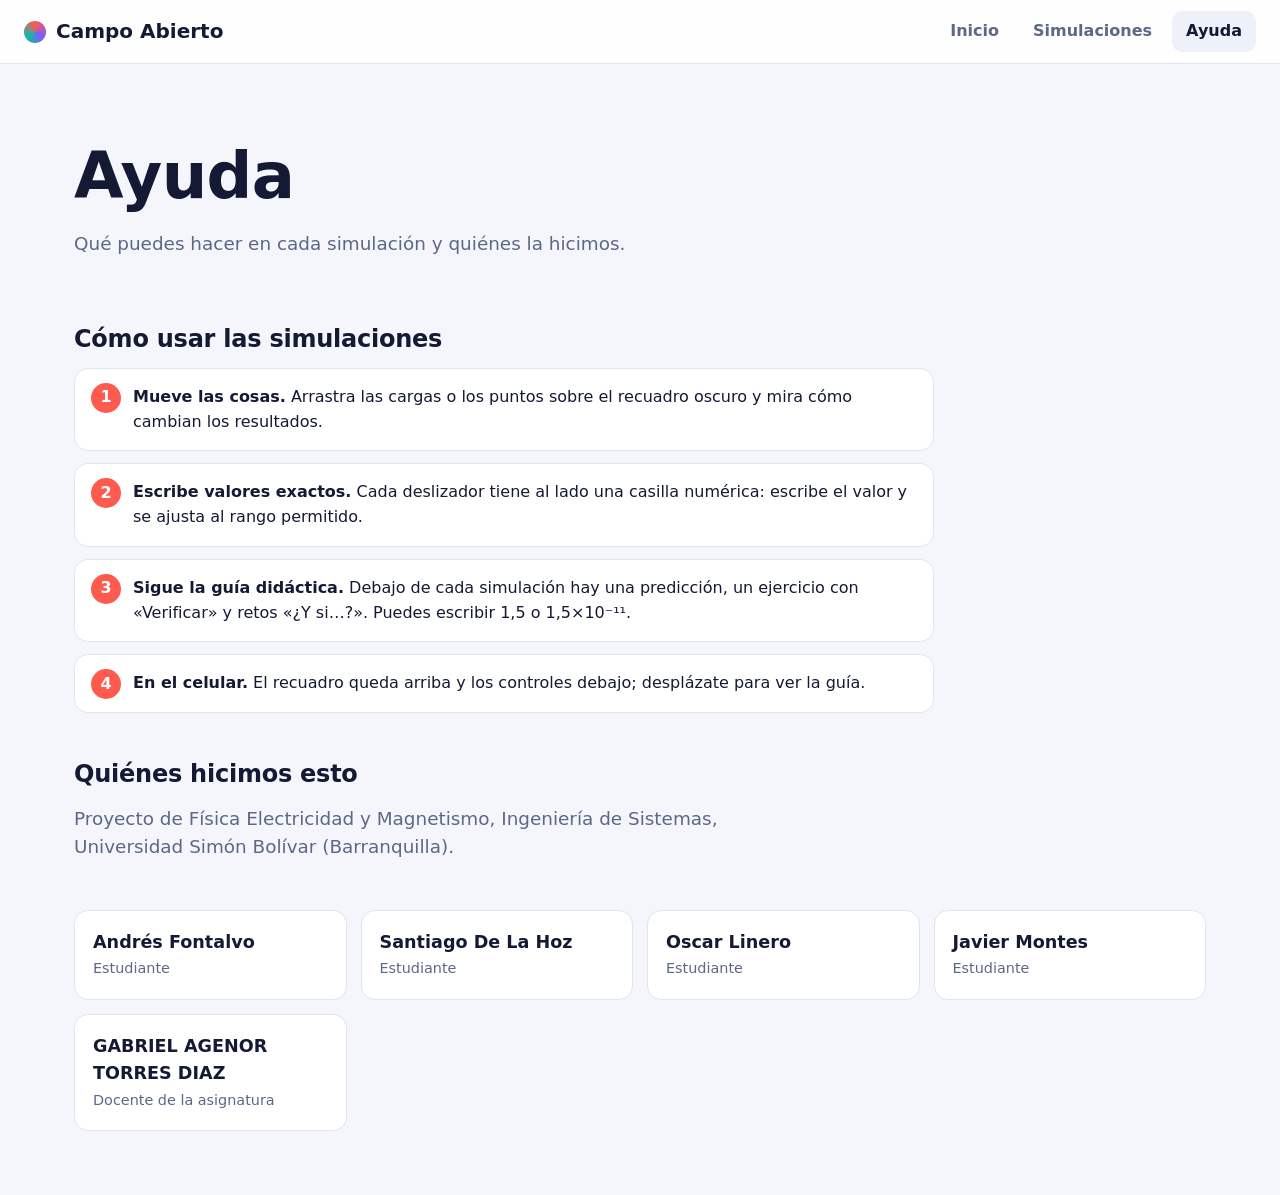
==== ayuda.html @ 7a7938d0 "v1" ====
<!doctype html>
<html lang="es">
<head>
  <meta charset="utf-8">
  <meta name="viewport" content="width=device-width, initial-scale=1">
  <title>Ayuda · Campo Abierto</title>
  
  <link rel="stylesheet" href="css/base.css">
  <link rel="stylesheet" href="css/navbar.css">
  <link rel="stylesheet" href="css/pages.css">
</head>
<body data-root="./" data-page="ayuda">
  <main class="container">
    <section class="hero">
      <h1>Ayuda</h1>
      <p>Qué puedes hacer en cada simulación y quiénes la hicimos.</p>
    </section>
    <section class="how" aria-labelledby="uso-h">
      <h2 id="uso-h">Cómo usar las simulaciones</h2>
      <ol>
        <li><b>Mueve las cosas.</b> Arrastra las cargas o los puntos sobre el recuadro oscuro y mira cómo cambian los resultados.</li>
        <li><b>Escribe valores exactos.</b> Cada deslizador tiene al lado una casilla numérica: escribe el valor y se ajusta al rango permitido.</li>
        <li><b>Sigue la guía didáctica.</b> Debajo de cada simulación hay una predicción, un ejercicio con «Verificar» y retos «¿Y si…?». Puedes escribir 1,5 o 1,5×10⁻¹¹.</li>
        <li><b>En el celular.</b> El recuadro queda arriba y los controles debajo; desplázate para ver la guía.</li>
      </ol>
    </section>
    <section class="hero">
      <h2>Quiénes hicimos esto</h2>
      <p>Proyecto de Física Electricidad y Magnetismo, Ingeniería de Sistemas, Universidad Simón Bolívar (Barranquilla).</p>
    </section>
    <div class="help-grid">
      <div class="person"><b>Andrés Fontalvo</b><span>Estudiante</span></div>
      <div class="person"><b>Santiago De La Hoz</b><span>Estudiante</span></div>
      <div class="person"><b>Oscar Linero</b><span>Estudiante</span></div>
      <div class="person"><b>Javier Montes</b><span>Estudiante</span></div>
      <div class="person"><b>GABRIEL AGENOR TORRES DIAZ</b><span>Docente de la asignatura</span></div>
    </div>
  </main>
  <script src="js/data/sims.js"></script>
  <script src="js/components/navbar.js"></script>
  <script src="js/main.js"></script>
</body>
</html>
---- css/base.css ----
:root{
  --bg:#f4f6fb; --ink:#141a33; --muted:#5d6788; --line:#dfe4f1; --panel:#ffffff;
  --stage:#0e1226;
  --u1:#ff5a4e; --u2:#14b8a6; --u3:#7c5cff;
  --pos:#ff5a4e; --neg:#38bdf8;
  --accent:var(--u1);
  --nav-h:64px;
  --font-display:"Segoe UI",system-ui,sans-serif;
  --font-body:"Segoe UI",system-ui,sans-serif;
}
[data-unit="1"]{--accent:var(--u1)}
[data-unit="2"]{--accent:var(--u2)}
[data-unit="3"]{--accent:var(--u3)}

*{box-sizing:border-box;margin:0;padding:0}
html{scroll-behavior:smooth}
body{font-family:var(--font-body);background:var(--bg);color:var(--ink);line-height:1.55;min-height:100vh}
h1,h2,h3{font-family:var(--font-display);line-height:1.15;letter-spacing:-.01em}
a{color:inherit;text-decoration:none}
button{font:inherit;cursor:pointer}
:focus-visible{outline:3px solid var(--accent);outline-offset:2px;border-radius:6px}
.container{max-width:1180px;margin:0 auto;padding:28px 24px 64px}
.chip{display:inline-flex;align-items:center;gap:6px;font-size:.85rem;font-weight:600;
  color:var(--accent);background:color-mix(in srgb,var(--accent) 12%,white);padding:4px 12px;border-radius:999px}
@media (prefers-reduced-motion:reduce){*{animation:none!important;transition:none!important}}
---- css/navbar.css ----
.nav{position:sticky;top:0;z-index:50;height:var(--nav-h);background:rgba(255,255,255,.9);
  backdrop-filter:blur(10px);border-bottom:1px solid var(--line);display:flex;align-items:center;
  justify-content:space-between;padding:0 24px}
.brand{font-family:var(--font-display);font-weight:800;font-size:1.25rem;display:flex;align-items:center;gap:10px}
.brand-mark{width:22px;height:22px;border-radius:50%;
  background:conic-gradient(var(--u1),var(--u3),var(--u2),var(--u1))}
.nav-links{display:flex;align-items:center;gap:6px}
.nav-link,.dd-btn{background:none;border:0;padding:8px 14px;border-radius:10px;font-weight:600;color:var(--muted)}
.nav-link:hover,.dd-btn:hover,.nav-link.active,.dd-btn.active{color:var(--ink);background:#eef1fa}
.dropdown{position:relative}
.dd-menu{position:absolute;right:0;top:calc(100% + 8px);width:min(620px,92vw);background:#fff;
  border:1px solid var(--line);border-radius:16px;padding:18px;display:none;
  grid-template-columns:repeat(3,1fr);gap:18px;box-shadow:0 20px 50px rgba(20,26,51,.14)}
.dropdown.open .dd-menu{display:grid}
.dd-group h4{font-size:.85rem;color:var(--muted);margin-bottom:8px;display:flex;align-items:center;gap:8px}
.dot{width:10px;height:10px;border-radius:50%;background:var(--c)}
.dd-item{display:block;padding:7px 10px;border-radius:8px;font-size:.95rem;font-weight:500}
a.dd-item:hover{background:color-mix(in srgb,var(--c) 12%,white)}
.dd-item.soon{color:#a2aac6;cursor:default}
.dd-item small{font-size:.75rem;margin-left:6px;color:#a2aac6}
@media (max-width:720px){
  .dd-menu{grid-template-columns:1fr;right:-60px;max-height:70vh;overflow:auto}
  .brand span.name{display:none}
}
---- css/pages.css ----
/* ---------- Inicio ---------- */
.hero{padding:48px 0 32px;max-width:760px}
.hero h1{font-size:clamp(2.4rem,6vw,4rem);font-weight:800}
.hero p{color:var(--muted);font-size:1.15rem;margin-top:16px;max-width:56ch}
.unit-block{margin-top:40px}
.unit-block h2{font-size:1.4rem;display:flex;align-items:center;gap:10px;margin-bottom:14px}
.sim-grid{display:grid;grid-template-columns:repeat(auto-fill,minmax(230px,1fr));gap:14px}
.sim-card{background:var(--panel);border:1px solid var(--line);border-radius:14px;padding:18px;
  border-top:4px solid var(--c);display:flex;flex-direction:column;gap:6px;transition:transform .15s}
a.sim-card:hover{transform:translateY(-3px)}
.sim-card .ico{font-size:1.6rem}
.sim-card h3{font-size:1.05rem}
.sim-card p{font-size:.9rem;color:var(--muted)}
.sim-card.soon{opacity:.55}

/* ---------- Páginas de simulación ---------- */
.sim-head{margin:8px 0 22px}
.sim-head h1{font-size:clamp(1.8rem,4vw,2.6rem);margin:10px 0 6px}
.sim-head p{color:var(--muted);max-width:60ch}
.sim-layout{display:grid;grid-template-columns:minmax(0,1fr) 340px;gap:20px;align-items:start}
.stage{background:var(--stage);border-radius:20px;overflow:hidden;
  box-shadow:0 24px 60px rgba(14,18,38,.28)}
.stage canvas{display:block;width:100%;height:520px;touch-action:none;cursor:default}
.panel{background:var(--panel);border:1px solid var(--line);border-radius:16px;padding:20px;
  display:flex;flex-direction:column;gap:18px}
.panel h3{font-size:1.05rem;margin-bottom:8px}
.ctrl{display:grid;gap:6px;margin-bottom:10px}
.ctrl label{display:flex;justify-content:space-between;font-weight:600;font-size:.95rem}
.ctrl output{font-variant-numeric:tabular-nums;color:var(--accent)}
input[type=range]{width:100%;accent-color:var(--accent)}
.readout{display:grid;grid-template-columns:1fr 1fr;gap:10px}
.stat{background:#f4f6fb;border-radius:12px;padding:10px 12px}
.stat span{display:block;font-size:.8rem;color:var(--muted)}
.stat b{font-family:var(--font-display);font-size:1.3rem}
.formula{background:#f4f6fb;border-radius:12px;padding:12px;font-size:.95rem;overflow-x:auto}
.formula code{font-family:ui-monospace,Consolas,monospace;font-size:.9rem}
.btn{background:var(--accent);color:#fff;border:0;border-radius:10px;padding:10px 14px;font-weight:600}
.btn.ghost{background:color-mix(in srgb,var(--accent) 12%,white);color:var(--accent)}
.hint{font-size:.9rem;color:var(--muted)}
@media (max-width:900px){.sim-layout{grid-template-columns:1fr}.stage canvas{height:400px}}

/* ---------- Ayuda ---------- */
.help-grid{display:grid;grid-template-columns:repeat(auto-fill,minmax(240px,1fr));gap:14px;margin-top:16px}
.person{background:var(--panel);border:1px solid var(--line);border-radius:14px;padding:18px}
.person b{font-family:var(--font-display);font-size:1.1rem;display:block}
.person span{color:var(--muted);font-size:.9rem}

/* ---------- Tablas del panel (circuitos) ---------- */
.tbl{width:100%;border-collapse:collapse;font-size:.85rem;font-variant-numeric:tabular-nums}
.tbl th{color:var(--muted);font-weight:500;text-align:right;padding:2px 4px}
.tbl td{text-align:right;padding:4px;border-top:1px solid var(--line)}
.tbl td:first-child,.tbl th:first-child{text-align:left;font-weight:700}
.seg{display:flex;gap:8px;flex-wrap:wrap}

/* ---------- Modo práctica ---------- */
.ans{display:grid;grid-template-columns:auto 1fr auto 1.2em;gap:8px;align-items:center;margin:8px 0 12px}
.ans b{font-family:var(--font-display)}
.ans input{width:100%;padding:7px 10px;border:1px solid var(--line);border-radius:8px;font:inherit;background:#fff;color:var(--ink)}
.ans span{color:var(--muted);font-size:.9rem}
.ans .st{font-weight:700;color:var(--accent)}
.chk{display:flex;gap:8px;align-items:center;font-size:.95rem;margin-bottom:6px}
details summary{cursor:pointer;font-weight:600;margin-bottom:8px}

/* ---------- Selector de material ---------- */
select{width:100%;padding:9px 10px;border:1px solid var(--line);border-radius:10px;font:inherit;background:#fff;color:var(--ink)}
.warn{background:color-mix(in srgb,var(--u1) 12%,white);color:#9a2f24;border-radius:10px;padding:10px 12px;font-size:.9rem}

/* ---------- Contenedores que se muestran/ocultan (pestañas) ---------- */
.stack{display:flex;flex-direction:column;gap:18px}
.stack[hidden]{display:none}

/* ---------- Columna izquierda: canvas + tarjeta debajo ---------- */
.sim-main{display:flex;flex-direction:column;gap:20px;min-width:0}
.panel.release{display:grid;grid-template-columns:1fr auto;gap:10px 24px;align-items:center}
.panel.release h3{grid-column:1/-1;margin:0}
.release .row3{display:grid;grid-template-columns:repeat(3,minmax(96px,1fr));gap:10px}
@media (max-width:900px){.panel.release{grid-template-columns:1fr}}

/* ---- entradas numéricas junto a los deslizadores ---- */
.rowin{display:flex;align-items:center;gap:10px}
.rowin input[type=range]{flex:1;min-width:0}
.num{width:78px;padding:6px 8px;border:1px solid var(--line);border-radius:8px;font:inherit;font-variant-numeric:tabular-nums;background:#fff;color:var(--ink)}

/* ---- guía didáctica ---- */
.didactic{margin-top:28px;display:grid;gap:16px;max-width:860px}
.dz-idea{font-size:1.15rem;line-height:1.5;padding:16px 20px;border-left:5px solid var(--accent);background:color-mix(in srgb,var(--accent) 8%,white);border-radius:0 12px 12px 0}
.dz-block{background:var(--panel);border:1px solid var(--line);border-radius:16px;padding:20px}
.dz-block h2{font-size:1.15rem;margin-bottom:10px}
.dz-list{padding-left:20px;display:grid;gap:6px}
.dz-opts{display:flex;flex-wrap:wrap;gap:8px;margin:10px 0}
.dz-opts .btn.good{background:#16a34a;color:#fff}
.dz-opts .btn.bad{background:#dc2626;color:#fff}
.dz-out{margin-top:8px;font-size:.95rem}
.dz-out:empty{display:none}
.dz-step{margin-bottom:14px}
.dz-step label{display:block;font-weight:600;margin-bottom:6px}
.dz-line{display:flex;align-items:center;gap:10px;flex-wrap:wrap}
.dz-line input{width:140px;padding:8px 10px;border:1px solid var(--line);border-radius:8px;font:inherit}
.dz-unit{color:var(--muted);min-width:34px}
.dz-gloss{display:grid;grid-template-columns:auto 1fr;gap:6px 16px}
.dz-gloss dt{font-weight:700;color:var(--accent)}
@media (max-width:560px){.dz-gloss{grid-template-columns:1fr}.num{width:70px}}

/* ---- Inicio ---- */
.home-hero{display:grid;grid-template-columns:minmax(0,1fr) minmax(0,1.05fr);gap:36px;align-items:center;padding:40px 0 24px}
.home-hero h1{font-size:clamp(2.2rem,5vw,3.6rem);font-weight:800}
.home-hero p{color:var(--muted);font-size:1.1rem;margin-top:16px;max-width:52ch}
.cta-row{display:flex;gap:10px;flex-wrap:wrap;margin-top:22px}
.cta-row .btn{display:inline-block}
.home-stage{background:var(--stage);border-radius:18px;overflow:hidden}
.home-stage canvas{display:block;width:100%;height:380px;touch-action:pan-y;cursor:crosshair}
.home-hint{margin-top:10px}
.linkbtn{background:none;border:0;color:var(--accent);font-weight:700;text-decoration:underline;padding:0}
.how{margin-top:36px;max-width:860px}
.how h2,.route-h{font-size:1.5rem;margin-bottom:14px}
.how ol{counter-reset:s;display:grid;gap:12px;list-style:none}
.how li{counter-increment:s;background:var(--panel);border:1px solid var(--line);border-radius:14px;padding:16px 18px 16px 58px;position:relative}
.how li::before{content:counter(s);position:absolute;left:16px;top:14px;width:30px;height:30px;border-radius:50%;background:var(--accent);color:#fff;font-weight:700;display:grid;place-items:center}
#ruta{margin-top:44px;max-width:860px}
.route{--p:0;list-style:none;position:relative;padding-left:40px;display:grid;gap:10px}
.route::before,.route::after{content:"";position:absolute;left:11px;top:8px;width:4px;border-radius:2px}
.route::before{bottom:8px;background:var(--line)}
.route::after{height:calc((100% - 16px)*var(--p));background:linear-gradient(var(--u1),var(--u3),var(--u2))}
.route li{position:relative}
.route li::before{content:"";position:absolute;left:-37px;top:16px;width:14px;height:14px;border-radius:50%;background:var(--bg);border:3px solid var(--line);transition:border-color .3s,background .3s}
.route li.on::before{border-color:var(--u1);background:var(--u1)}
.route a,.route li>div{display:block;background:var(--panel);border:1px solid var(--line);border-radius:12px;padding:12px 16px}
.route a:hover{border-color:var(--u1)}
.route b{display:block;font-family:var(--font-display)}
.route span{color:var(--muted);font-size:.92rem}
.route li.soon{opacity:.6}
@media (max-width:860px){.home-hero{grid-template-columns:1fr}.home-stage canvas{height:300px}}

/* ---- Catálogo ---- */
.chips{display:flex;flex-wrap:wrap;gap:8px;margin:8px 0 4px}
.chipbtn{background:#fff;border:1px solid var(--line);border-radius:999px;padding:7px 16px;font-weight:600;color:var(--muted)}
.chipbtn[aria-pressed="true"]{background:var(--ink);border-color:var(--ink);color:#fff}
.sim-card .meta{display:flex;gap:6px;flex-wrap:wrap;margin-top:10px}
.tag{font-size:.75rem;font-weight:700;padding:2px 10px;border-radius:999px;background:color-mix(in srgb,var(--c) 14%,white);color:var(--ink)}
.tag.ghost{background:none;border:1px solid var(--line);color:var(--muted);font-weight:600}
.sim-card .req{display:block;margin-top:8px;color:var(--muted);font-size:.8rem}
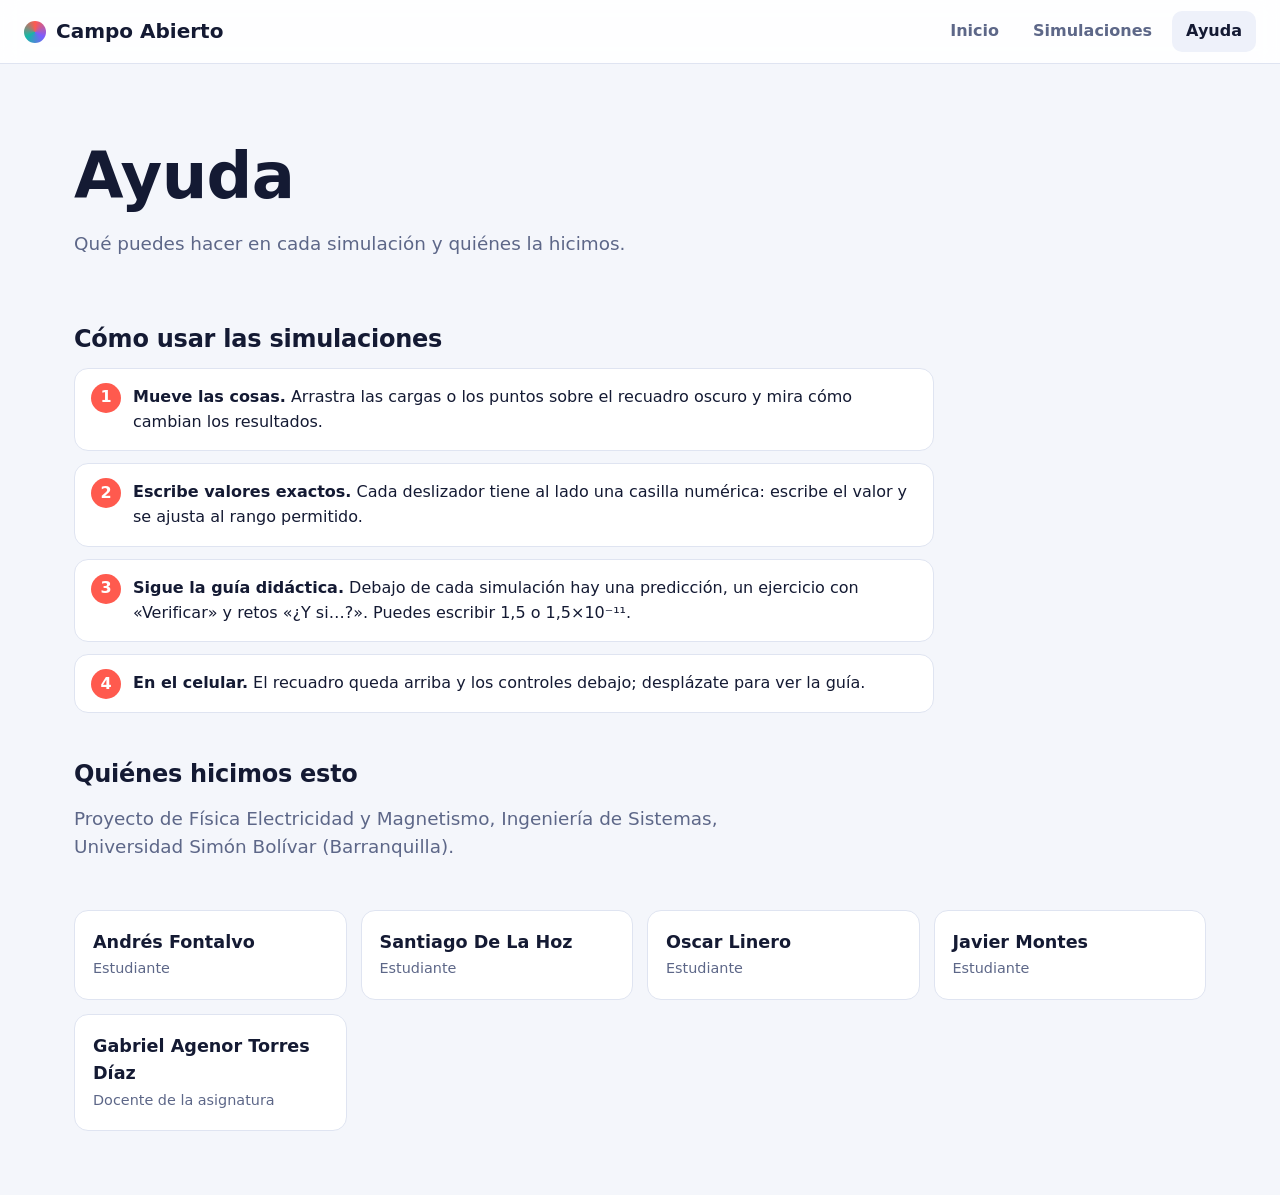
==== commit 9009c22a: "v1.2" ====
--- a/ayuda.html
+++ b/ayuda.html
@@ -33,7 +33,7 @@
       <div class="person"><b>Santiago De La Hoz</b><span>Estudiante</span></div>
       <div class="person"><b>Oscar Linero</b><span>Estudiante</span></div>
       <div class="person"><b>Javier Montes</b><span>Estudiante</span></div>
-      <div class="person"><b>GABRIEL AGENOR TORRES DIAZ</b><span>Docente de la asignatura</span></div>
+      <div class="person"><b>Gabriel Agenor Torres Díaz</b><span>Docente de la asignatura</span></div>
     </div>
   </main>
   <script src="js/data/sims.js"></script>
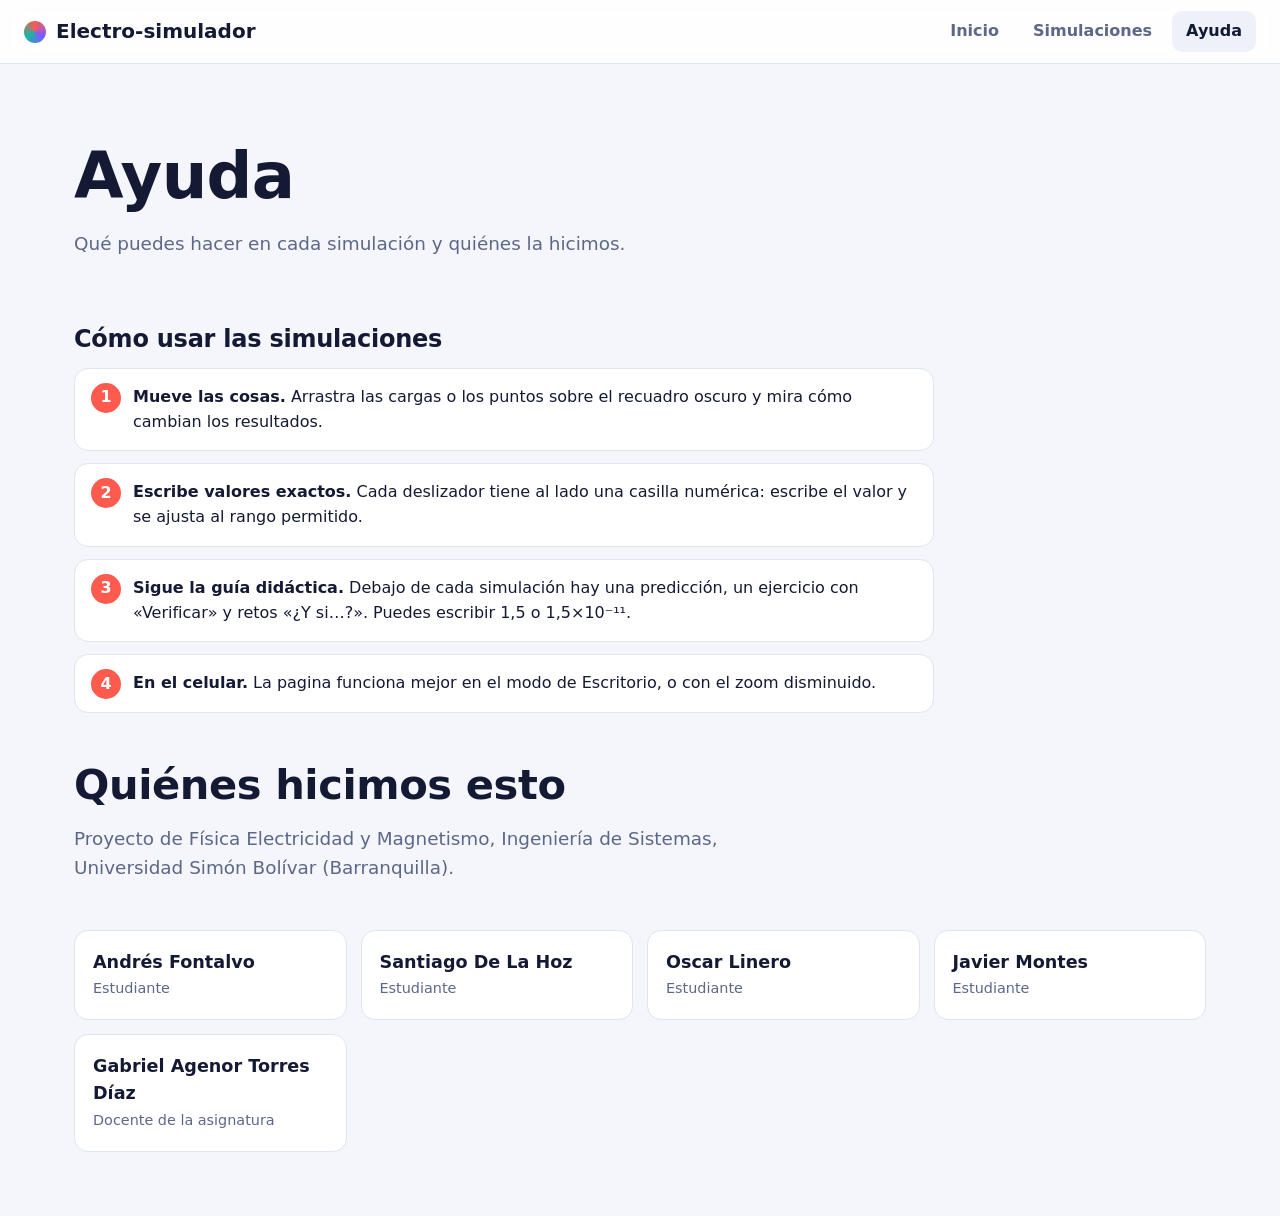
==== commit 241f6385: "v1.3" ====
--- a/ayuda.html
+++ b/ayuda.html
@@ -21,7 +21,7 @@
         <li><b>Mueve las cosas.</b> Arrastra las cargas o los puntos sobre el recuadro oscuro y mira cómo cambian los resultados.</li>
         <li><b>Escribe valores exactos.</b> Cada deslizador tiene al lado una casilla numérica: escribe el valor y se ajusta al rango permitido.</li>
         <li><b>Sigue la guía didáctica.</b> Debajo de cada simulación hay una predicción, un ejercicio con «Verificar» y retos «¿Y si…?». Puedes escribir 1,5 o 1,5×10⁻¹¹.</li>
-        <li><b>En el celular.</b> El recuadro queda arriba y los controles debajo; desplázate para ver la guía.</li>
+        <li><b>En el celular.</b> La pagina funciona mejor en el modo de Escritorio, o con el zoom disminuido.</li>
       </ol>
     </section>
     <section class="hero">
--- a/css/pages.css
+++ b/css/pages.css
@@ -139,3 +139,23 @@
 .tag{font-size:.75rem;font-weight:700;padding:2px 10px;border-radius:999px;background:color-mix(in srgb,var(--c) 14%,white);color:var(--ink)}
 .tag.ghost{background:none;border:1px solid var(--line);color:var(--muted);font-weight:600}
 .sim-card .req{display:block;margin-top:8px;color:var(--muted);font-size:.8rem}
+.hero h2{font-size:clamp(1.8rem,4vw,2.6rem);font-weight:800}
+
+/* ---- Pantalla completa de la simulación ---- */
+.stage{position:relative}
+.expand-btn{position:absolute;top:12px;right:12px;z-index:6;border:1px solid rgba(255,255,255,.3);background:rgba(15,20,35,.65);color:#fff;border-radius:999px;padding:7px 14px;font-weight:700;font-size:.85rem;backdrop-filter:blur(4px)}
+.expand-btn:hover{background:rgba(15,20,35,.85)}
+.has-expanded{overflow:hidden}
+.sim-layout.is-expanded{position:fixed;inset:0;z-index:1000;background:var(--bg);padding:12px;gap:12px;height:100dvh;align-items:stretch;grid-template-columns:minmax(0,1fr) 340px}
+.is-expanded .stage{height:100%;border-radius:16px}
+.is-expanded .stage canvas{height:100%}
+.is-expanded .panel{height:100%;overflow:auto}
+.stage-hud{position:absolute;left:12px;right:12px;bottom:12px;display:flex;flex-wrap:wrap;gap:8px;background:rgba(255,255,255,.96);border-radius:14px;padding:10px;max-height:40%;overflow:auto}
+.stage-hud .readout{display:flex;flex-wrap:wrap;gap:8px;margin:0}
+.stage-hud .stat{min-width:120px}
+@media (max-width:900px){.sim-layout.is-expanded{grid-template-columns:1fr;grid-template-rows:minmax(0,58%) minmax(0,1fr)}}
+
+/* ---- Identidad ---- */
+.slogan{font-family:var(--font-display);font-size:clamp(1.15rem,2.4vw,1.5rem)!important;font-style:italic;color:var(--ink)!important;line-height:1.4}
+.ods-badge{display:inline-block;margin-top:14px;padding:6px 14px;border-radius:999px;background:var(--ink);color:#fff!important;font-size:.9rem!important;font-weight:700}
+.about{max-width:860px;margin-top:8px}.about h2{font-size:1.5rem;margin-bottom:10px}.about p{margin-bottom:10px}
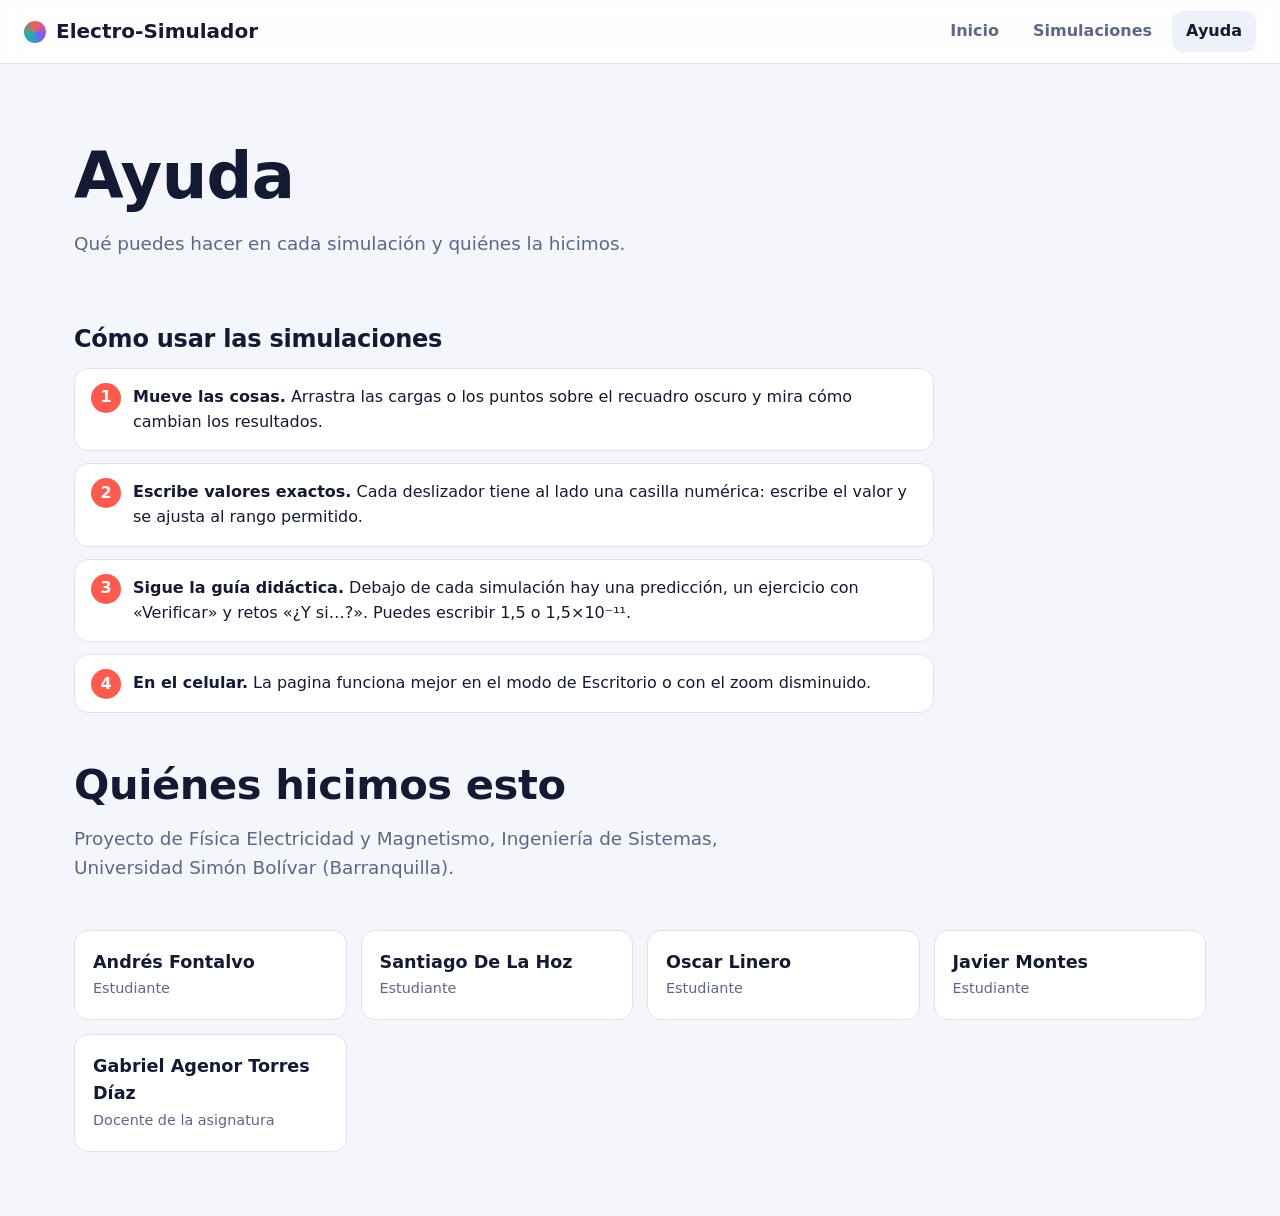
==== commit 747a64f4: "1.3.1" ====
--- a/ayuda.html
+++ b/ayuda.html
@@ -3,7 +3,7 @@
 <head>
   <meta charset="utf-8">
   <meta name="viewport" content="width=device-width, initial-scale=1">
-  <title>Ayuda · Campo Abierto</title>
+  <title>Ayuda · Electro-Simulador</title>
   
   <link rel="stylesheet" href="css/base.css">
   <link rel="stylesheet" href="css/navbar.css">
@@ -21,7 +21,7 @@
         <li><b>Mueve las cosas.</b> Arrastra las cargas o los puntos sobre el recuadro oscuro y mira cómo cambian los resultados.</li>
         <li><b>Escribe valores exactos.</b> Cada deslizador tiene al lado una casilla numérica: escribe el valor y se ajusta al rango permitido.</li>
         <li><b>Sigue la guía didáctica.</b> Debajo de cada simulación hay una predicción, un ejercicio con «Verificar» y retos «¿Y si…?». Puedes escribir 1,5 o 1,5×10⁻¹¹.</li>
-        <li><b>En el celular.</b> La pagina funciona mejor en el modo de Escritorio, o con el zoom disminuido.</li>
+        <li><b>En el celular.</b> La pagina funciona mejor en el modo de Escritorio o con el zoom disminuido.</li>
       </ol>
     </section>
     <section class="hero">
--- a/css/pages.css
+++ b/css/pages.css
@@ -76,12 +76,12 @@
 .release .row3{display:grid;grid-template-columns:repeat(3,minmax(96px,1fr));gap:10px}
 @media (max-width:900px){.panel.release{grid-template-columns:1fr}}
 
-/* ---- entradas numéricas junto a los deslizadores ---- */
+/* entradas numéricas junto a los deslizadores */
 .rowin{display:flex;align-items:center;gap:10px}
 .rowin input[type=range]{flex:1;min-width:0}
 .num{width:78px;padding:6px 8px;border:1px solid var(--line);border-radius:8px;font:inherit;font-variant-numeric:tabular-nums;background:#fff;color:var(--ink)}
 
-/* ---- guía didáctica ---- */
+/* guía didáctica */
 .didactic{margin-top:28px;display:grid;gap:16px;max-width:860px}
 .dz-idea{font-size:1.15rem;line-height:1.5;padding:16px 20px;border-left:5px solid var(--accent);background:color-mix(in srgb,var(--accent) 8%,white);border-radius:0 12px 12px 0}
 .dz-block{background:var(--panel);border:1px solid var(--line);border-radius:16px;padding:20px}
@@ -101,7 +101,7 @@
 .dz-gloss dt{font-weight:700;color:var(--accent)}
 @media (max-width:560px){.dz-gloss{grid-template-columns:1fr}.num{width:70px}}
 
-/* ---- Inicio ---- */
+/* Inicio */
 .home-hero{display:grid;grid-template-columns:minmax(0,1fr) minmax(0,1.05fr);gap:36px;align-items:center;padding:40px 0 24px}
 .home-hero h1{font-size:clamp(2.2rem,5vw,3.6rem);font-weight:800}
 .home-hero p{color:var(--muted);font-size:1.1rem;margin-top:16px;max-width:52ch}
@@ -131,7 +131,7 @@
 .route li.soon{opacity:.6}
 @media (max-width:860px){.home-hero{grid-template-columns:1fr}.home-stage canvas{height:300px}}
 
-/* ---- Catálogo ---- */
+/* Catálogo */
 .chips{display:flex;flex-wrap:wrap;gap:8px;margin:8px 0 4px}
 .chipbtn{background:#fff;border:1px solid var(--line);border-radius:999px;padding:7px 16px;font-weight:600;color:var(--muted)}
 .chipbtn[aria-pressed="true"]{background:var(--ink);border-color:var(--ink);color:#fff}
@@ -141,7 +141,7 @@
 .sim-card .req{display:block;margin-top:8px;color:var(--muted);font-size:.8rem}
 .hero h2{font-size:clamp(1.8rem,4vw,2.6rem);font-weight:800}
 
-/* ---- Pantalla completa de la simulación ---- */
+/* Pantalla completa de la simulación */
 .stage{position:relative}
 .expand-btn{position:absolute;top:12px;right:12px;z-index:6;border:1px solid rgba(255,255,255,.3);background:rgba(15,20,35,.65);color:#fff;border-radius:999px;padding:7px 14px;font-weight:700;font-size:.85rem;backdrop-filter:blur(4px)}
 .expand-btn:hover{background:rgba(15,20,35,.85)}
@@ -155,7 +155,15 @@
 .stage-hud .stat{min-width:120px}
 @media (max-width:900px){.sim-layout.is-expanded{grid-template-columns:1fr;grid-template-rows:minmax(0,58%) minmax(0,1fr)}}
 
-/* ---- Identidad ---- */
+/* Identidad */
 .slogan{font-family:var(--font-display);font-size:clamp(1.15rem,2.4vw,1.5rem)!important;font-style:italic;color:var(--ink)!important;line-height:1.4}
 .ods-badge{display:inline-block;margin-top:14px;padding:6px 14px;border-radius:999px;background:var(--ink);color:#fff!important;font-size:.9rem!important;font-weight:700}
 .about{max-width:860px;margin-top:8px}.about h2{font-size:1.5rem;margin-bottom:10px}.about p{margin-bottom:10px}
+
+/*  Resultados dentro del recuadro (todas las vistas) */
+.stage-hud{pointer-events:none;background:rgba(255,255,255,.93);padding:8px;gap:6px;max-height:45%}
+.stage-hud .stat{pointer-events:auto;min-width:104px;padding:7px 11px;margin:0}
+.stage-hud .stat b{font-size:1.05rem}
+.stage-hud .stat span{font-size:.75rem}
+.stage-hud .stat[style*="grid-column"]{grid-column:auto}
+@media (max-width:560px){.stage-hud{left:8px;right:8px;bottom:8px}.stage-hud .stat{min-width:92px}}
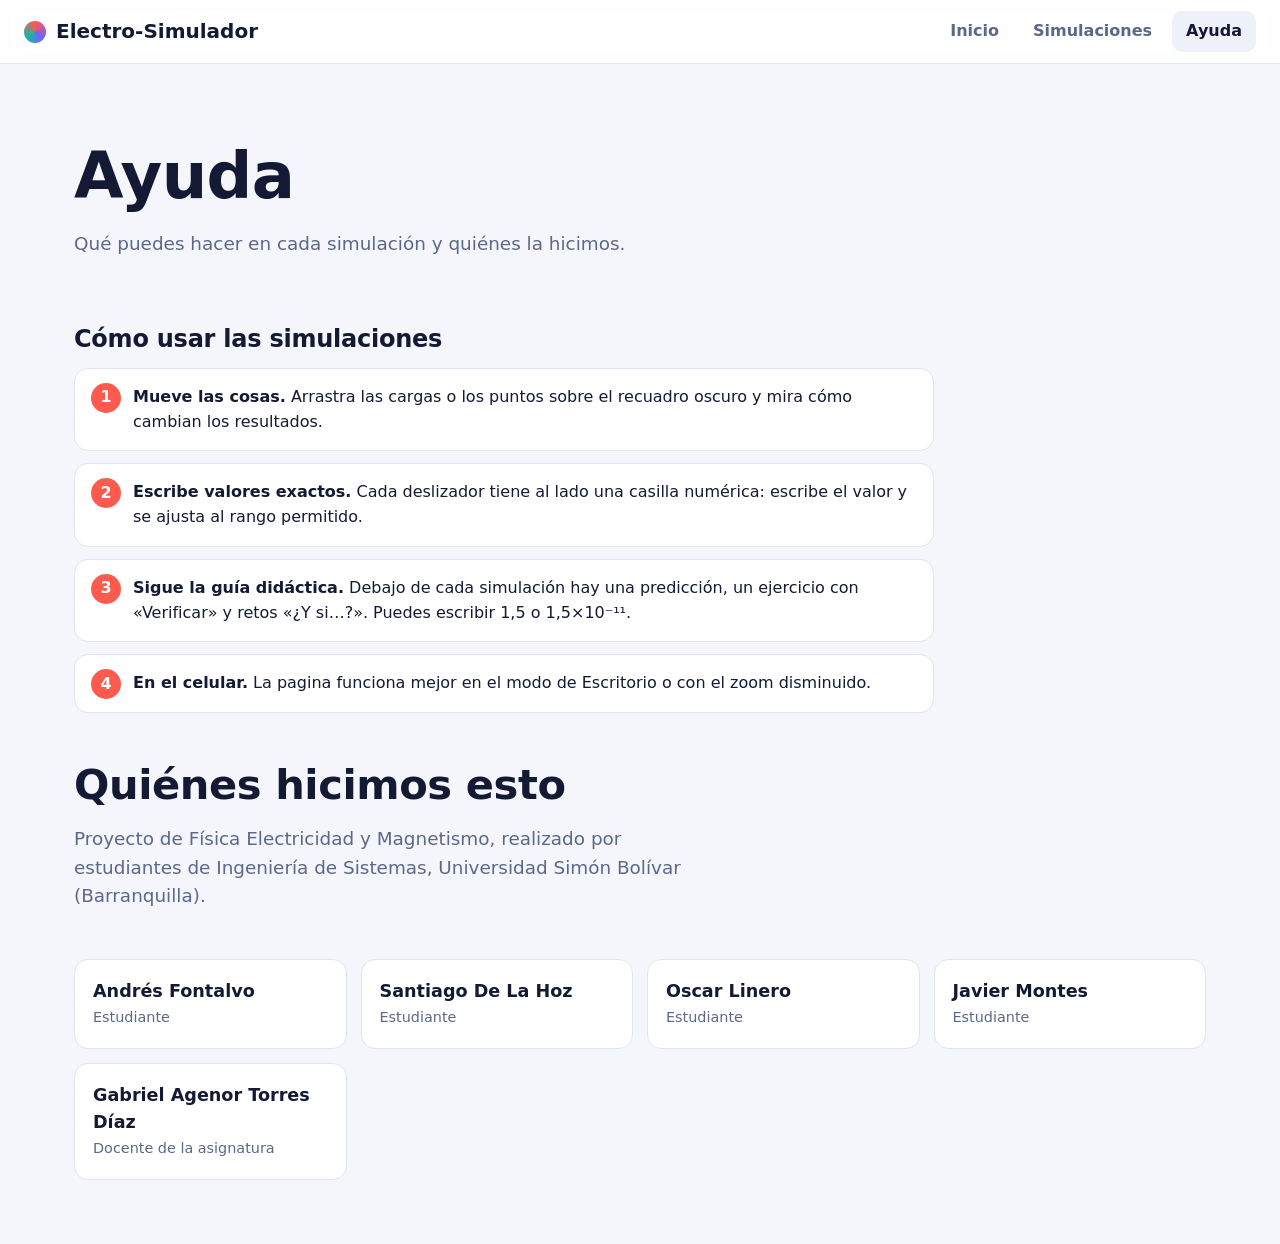
==== commit dc1c8635: "1.3.4" ====
--- a/ayuda.html
+++ b/ayuda.html
@@ -26,7 +26,7 @@
     </section>
     <section class="hero">
       <h2>Quiénes hicimos esto</h2>
-      <p>Proyecto de Física Electricidad y Magnetismo, Ingeniería de Sistemas, Universidad Simón Bolívar (Barranquilla).</p>
+      <p>Proyecto de Física Electricidad y Magnetismo, realizado por estudiantes de Ingeniería de Sistemas, Universidad Simón Bolívar (Barranquilla).</p>
     </section>
     <div class="help-grid">
       <div class="person"><b>Andrés Fontalvo</b><span>Estudiante</span></div>
--- a/css/pages.css
+++ b/css/pages.css
@@ -1,4 +1,4 @@
-/* ---------- Inicio ---------- */
+/* Inicio*/
 .hero{padding:48px 0 32px;max-width:760px}
 .hero h1{font-size:clamp(2.4rem,6vw,4rem);font-weight:800}
 .hero p{color:var(--muted);font-size:1.15rem;margin-top:16px;max-width:56ch}
@@ -13,14 +13,14 @@
 .sim-card p{font-size:.9rem;color:var(--muted)}
 .sim-card.soon{opacity:.55}
 
-/* ---------- Páginas de simulación ---------- */
+/* Páginas de simulación */
 .sim-head{margin:8px 0 22px}
 .sim-head h1{font-size:clamp(1.8rem,4vw,2.6rem);margin:10px 0 6px}
 .sim-head p{color:var(--muted);max-width:60ch}
 .sim-layout{display:grid;grid-template-columns:minmax(0,1fr) 340px;gap:20px;align-items:start}
 .stage{background:var(--stage);border-radius:20px;overflow:hidden;
-  box-shadow:0 24px 60px rgba(14,18,38,.28)}
-.stage canvas{display:block;width:100%;height:520px;touch-action:none;cursor:default}
+  box-shadow:0 24px 60px rgba(14,18,38,.28);display:flex;flex-direction:column;min-width:0}
+.stage canvas{display:block;width:100%;height:520px;flex:0 0 auto;touch-action:none;cursor:default}
 .panel{background:var(--panel);border:1px solid var(--line);border-radius:16px;padding:20px;
   display:flex;flex-direction:column;gap:18px}
 .panel h3{font-size:1.05rem;margin-bottom:8px}
@@ -37,22 +37,22 @@
 .btn{background:var(--accent);color:#fff;border:0;border-radius:10px;padding:10px 14px;font-weight:600}
 .btn.ghost{background:color-mix(in srgb,var(--accent) 12%,white);color:var(--accent)}
 .hint{font-size:.9rem;color:var(--muted)}
-@media (max-width:900px){.sim-layout{grid-template-columns:1fr}.stage canvas{height:400px}}
+@media (max-width:900px){.sim-layout{grid-template-columns:minmax(0,1fr)}.stage canvas{height:400px}}
 
-/* ---------- Ayuda ---------- */
+/* Ayuda */
 .help-grid{display:grid;grid-template-columns:repeat(auto-fill,minmax(240px,1fr));gap:14px;margin-top:16px}
 .person{background:var(--panel);border:1px solid var(--line);border-radius:14px;padding:18px}
 .person b{font-family:var(--font-display);font-size:1.1rem;display:block}
 .person span{color:var(--muted);font-size:.9rem}
 
-/* ---------- Tablas del panel (circuitos) ---------- */
+/* Tablas del panel (circuitos) */
 .tbl{width:100%;border-collapse:collapse;font-size:.85rem;font-variant-numeric:tabular-nums}
 .tbl th{color:var(--muted);font-weight:500;text-align:right;padding:2px 4px}
 .tbl td{text-align:right;padding:4px;border-top:1px solid var(--line)}
 .tbl td:first-child,.tbl th:first-child{text-align:left;font-weight:700}
 .seg{display:flex;gap:8px;flex-wrap:wrap}
 
-/* ---------- Modo práctica ---------- */
+/* Modo práctica */
 .ans{display:grid;grid-template-columns:auto 1fr auto 1.2em;gap:8px;align-items:center;margin:8px 0 12px}
 .ans b{font-family:var(--font-display)}
 .ans input{width:100%;padding:7px 10px;border:1px solid var(--line);border-radius:8px;font:inherit;background:#fff;color:var(--ink)}
@@ -61,20 +61,21 @@
 .chk{display:flex;gap:8px;align-items:center;font-size:.95rem;margin-bottom:6px}
 details summary{cursor:pointer;font-weight:600;margin-bottom:8px}
 
-/* ---------- Selector de material ---------- */
+/* Selector de material */
 select{width:100%;padding:9px 10px;border:1px solid var(--line);border-radius:10px;font:inherit;background:#fff;color:var(--ink)}
 .warn{background:color-mix(in srgb,var(--u1) 12%,white);color:#9a2f24;border-radius:10px;padding:10px 12px;font-size:.9rem}
 
-/* ---------- Contenedores que se muestran/ocultan (pestañas) ---------- */
+/* Contenedores que se muestran/ocultan (pestañas) */
 .stack{display:flex;flex-direction:column;gap:18px}
 .stack[hidden]{display:none}
 
-/* ---------- Columna izquierda: canvas + tarjeta debajo ---------- */
+/* Columna izquierda: simulación + «Idea clave» y «Qué observar» debajo */
 .sim-main{display:flex;flex-direction:column;gap:20px;min-width:0}
-.panel.release{display:grid;grid-template-columns:1fr auto;gap:10px 24px;align-items:center}
-.panel.release h3{grid-column:1/-1;margin:0}
-.release .row3{display:grid;grid-template-columns:repeat(3,minmax(96px,1fr));gap:10px}
-@media (max-width:900px){.panel.release{grid-template-columns:1fr}}
+.sim-notes{display:grid;gap:14px}
+.sim-notes:empty{display:none}
+.sim-notes .dz-idea{font-size:1.05rem;padding:14px 18px}
+.sim-notes .dz-block{padding:16px 20px}
+@media (max-width:900px){.sim-main{display:contents}.sim-notes{order:3}}
 
 /* entradas numéricas junto a los deslizadores */
 .rowin{display:flex;align-items:center;gap:10px}
@@ -143,27 +144,28 @@
 
 /* Pantalla completa de la simulación */
 .stage{position:relative}
-.expand-btn{position:absolute;top:12px;right:12px;z-index:6;border:1px solid rgba(255,255,255,.3);background:rgba(15,20,35,.65);color:#fff;border-radius:999px;padding:7px 14px;font-weight:700;font-size:.85rem;backdrop-filter:blur(4px)}
+.stage-bar{flex:0 0 auto;display:flex;justify-content:flex-end;align-items:center;padding:10px 12px;border-bottom:1px solid rgba(255,255,255,.08)}
+.expand-btn{border:1px solid rgba(255,255,255,.3);background:rgba(15,20,35,.65);color:#fff;border-radius:999px;padding:7px 14px;font-weight:700;font-size:.85rem}
 .expand-btn:hover{background:rgba(15,20,35,.85)}
 .has-expanded{overflow:hidden}
 .sim-layout.is-expanded{position:fixed;inset:0;z-index:1000;background:var(--bg);padding:12px;gap:12px;height:100dvh;align-items:stretch;grid-template-columns:minmax(0,1fr) 340px}
-.is-expanded .stage{height:100%;border-radius:16px}
-.is-expanded .stage canvas{height:100%}
-.is-expanded .panel{height:100%;overflow:auto}
-.stage-hud{position:absolute;left:12px;right:12px;bottom:12px;display:flex;flex-wrap:wrap;gap:8px;background:rgba(255,255,255,.96);border-radius:14px;padding:10px;max-height:40%;overflow:auto}
-.stage-hud .readout{display:flex;flex-wrap:wrap;gap:8px;margin:0}
-.stage-hud .stat{min-width:120px}
-@media (max-width:900px){.sim-layout.is-expanded{grid-template-columns:1fr;grid-template-rows:minmax(0,58%) minmax(0,1fr)}}
+.is-expanded>.sim-main{height:100%;min-height:0}
+.is-expanded .sim-notes{display:none}
+.is-expanded .stage{height:100%;min-height:0;border-radius:16px}
+.is-expanded .stage canvas{height:0;flex:1 1 auto;min-height:0}
+.is-expanded>.panel{height:100%;overflow:auto}
+@media (max-width:900px){.sim-layout.is-expanded{grid-template-columns:minmax(0,1fr);grid-template-rows:minmax(0,62%) minmax(0,1fr)}}
 
 /* Identidad */
 .slogan{font-family:var(--font-display);font-size:clamp(1.15rem,2.4vw,1.5rem)!important;font-style:italic;color:var(--ink)!important;line-height:1.4}
 .ods-badge{display:inline-block;margin-top:14px;padding:6px 14px;border-radius:999px;background:var(--ink);color:#fff!important;font-size:.9rem!important;font-weight:700}
 .about{max-width:860px;margin-top:8px}.about h2{font-size:1.5rem;margin-bottom:10px}.about p{margin-bottom:10px}
 
-/*  Resultados dentro del recuadro (todas las vistas) */
-.stage-hud{pointer-events:none;background:rgba(255,255,255,.93);padding:8px;gap:6px;max-height:45%}
-.stage-hud .stat{pointer-events:auto;min-width:104px;padding:7px 11px;margin:0}
+/* Resultados dentro del recuadro: fila propia debajo del canvas (no se superponen a la simulación) */
+.stage-hud{flex:0 0 auto;display:flex;flex-wrap:wrap;gap:8px;background:rgba(255,255,255,.96);border-radius:14px;margin:0 12px 12px;padding:8px;max-height:40%;overflow:auto}
+.stage-hud .readout{display:flex;flex-wrap:wrap;gap:8px;margin:0}
+.stage-hud .stat{min-width:104px;padding:7px 11px;margin:0}
 .stage-hud .stat b{font-size:1.05rem}
 .stage-hud .stat span{font-size:.75rem}
 .stage-hud .stat[style*="grid-column"]{grid-column:auto}
-@media (max-width:560px){.stage-hud{left:8px;right:8px;bottom:8px}.stage-hud .stat{min-width:92px}}
+@media (max-width:560px){.stage-hud{margin:0 8px 8px}.stage-hud .stat{min-width:92px}}
